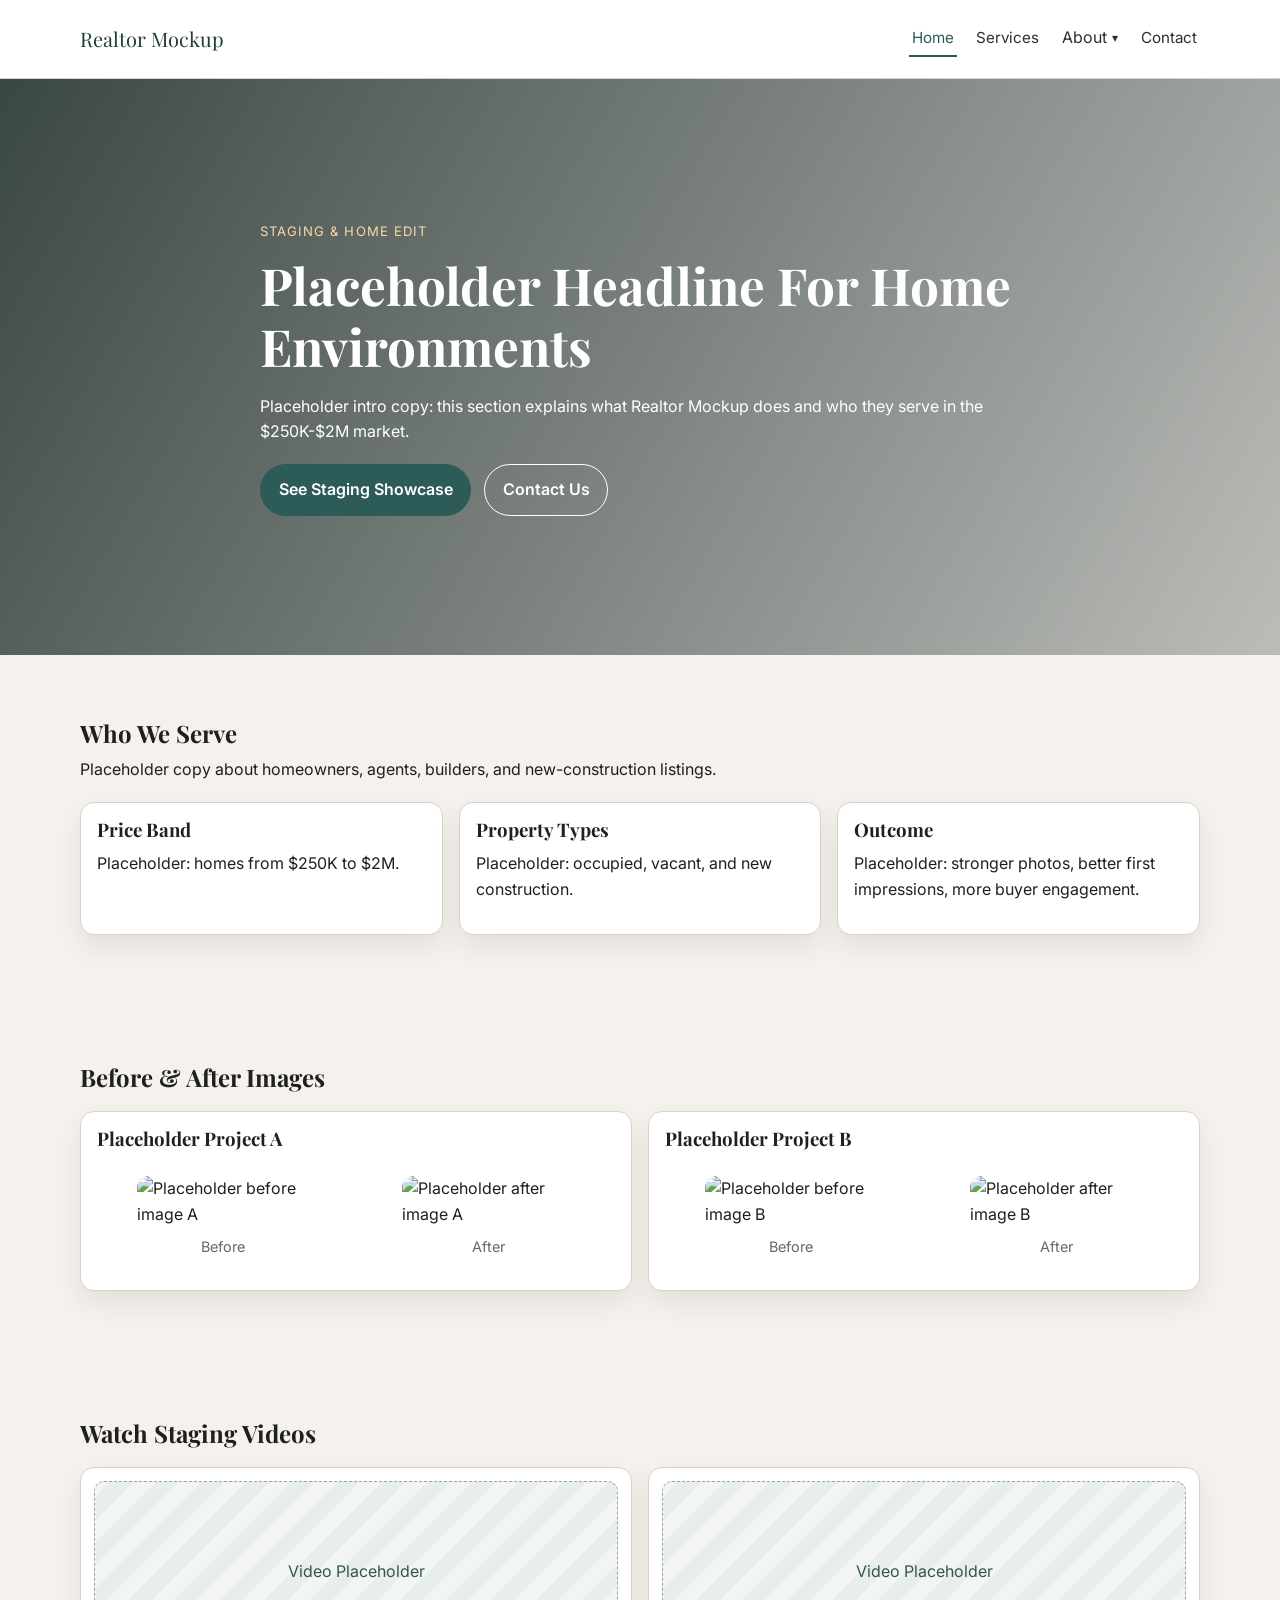
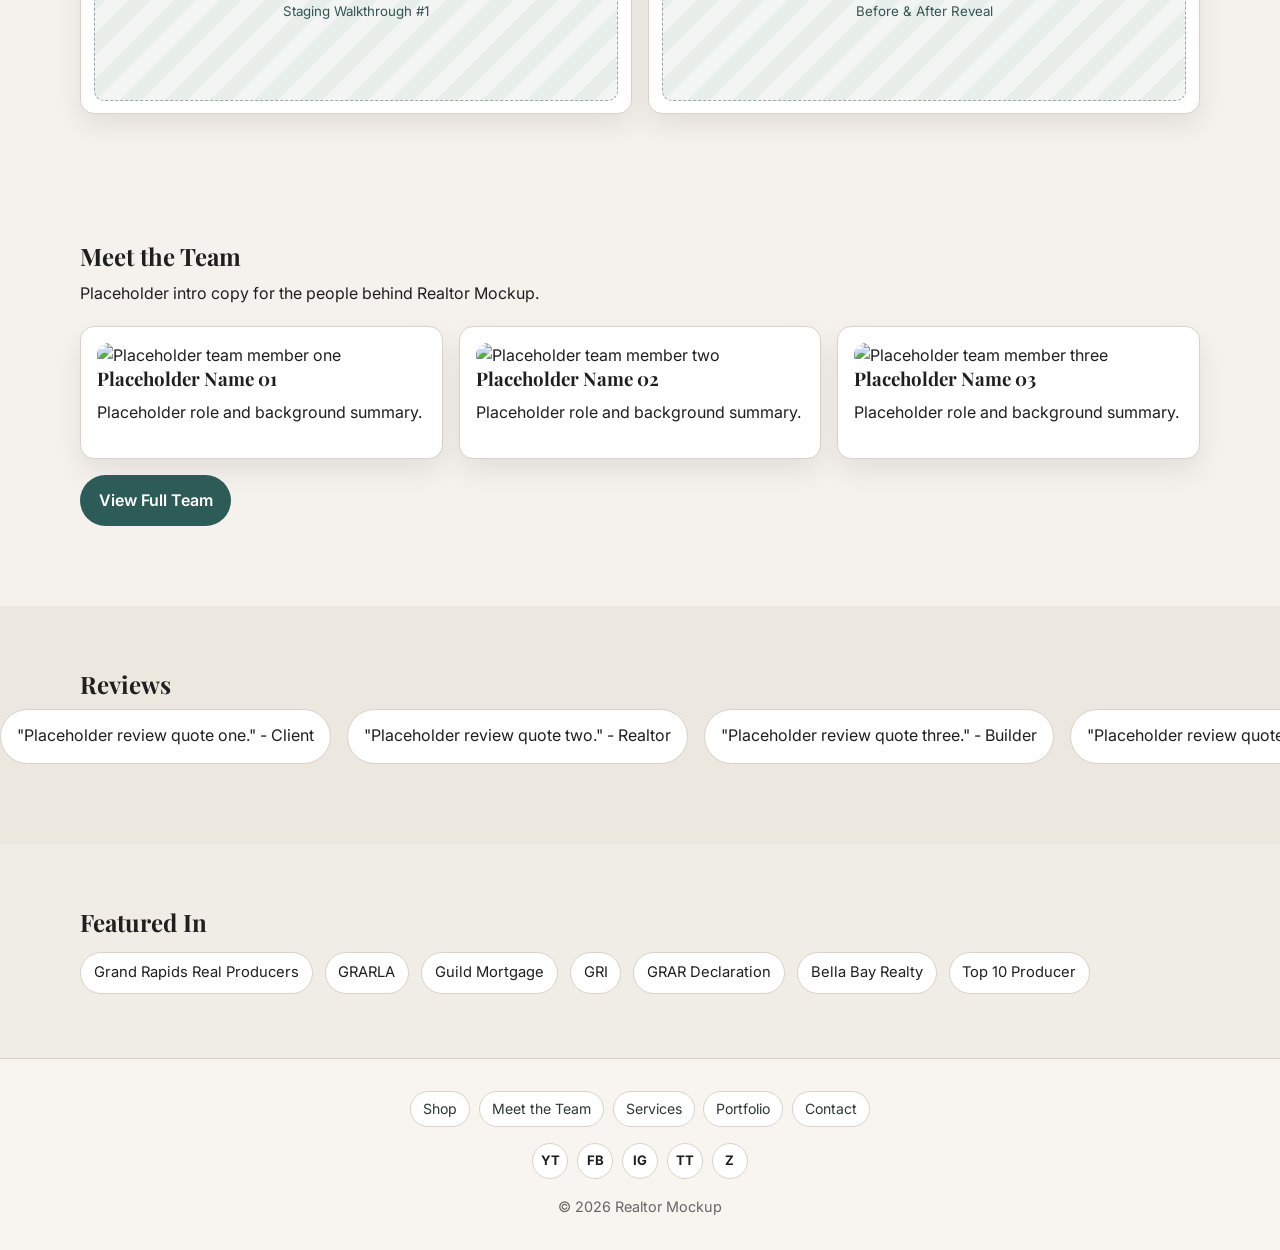
==== index.html @ 9fb20c46 "Add new pages and functionality for Realtor Mockup site - Created script.js for interactive features" ====
<!DOCTYPE html>
<html lang="en">
<head>
  <meta charset="UTF-8" />
  <meta name="viewport" content="width=device-width, initial-scale=1.0" />
  <title>Realtor Mockup | Home</title>
  <meta name="description" content="Placeholder staging company website for Realtor Mockup." />
  <link rel="preconnect" href="https://fonts.googleapis.com" />
  <link rel="preconnect" href="https://fonts.gstatic.com" crossorigin />
  <link href="https://fonts.googleapis.com/css2?family=Inter:wght@400;500;600;700&family=Playfair+Display:wght@500;600;700&display=swap" rel="stylesheet" />
  <link rel="stylesheet" href="styles.css" />
</head>
<body>
  <header class="site-header" id="top">
    <div class="nav-wrap">
      <a href="index.html" class="brand">Realtor Mockup</a>
      <button class="nav-toggle" id="navToggle" type="button" aria-expanded="false" aria-controls="primaryNav">Menu</button>
      <nav class="site-nav" id="primaryNav" aria-label="Primary">
        <a href="index.html" aria-current="page">Home</a>
        <a href="staging.html">Services</a>
        <div class="nav-dropdown">
          <button class="nav-dropdown-toggle" type="button" aria-expanded="false" aria-controls="aboutMenu">About</button>
          <div class="nav-dropdown-menu" id="aboutMenu">
            <a href="team.html">Our Team</a>
            <a href="showcase.html">Portfolio</a>
            <a href="blog.html">Blog</a>
            <a href="shop.html">Shop</a>
          </div>
        </div>
        <a href="contact.html">Contact</a>
      </nav>
    </div>
  </header>

  <main>
    <section class="hero" style="--banner:url('https://placehold.co/1800x900?text=Placeholder+Hero+Image')" aria-label="Homepage Hero">
      <div class="hero-overlay"></div>
      <div class="hero-content container">
        <p class="eyebrow">Staging & Home Edit</p>
        <h1>Placeholder Headline For Home Environments</h1>
        <p>Placeholder intro copy: this section explains what Realtor Mockup does and who they serve in the $250K-$2M market.</p>
        <div class="hero-actions">
          <a class="btn btn-primary" href="showcase.html">See Staging Showcase</a>
          <a class="btn btn-ghost" href="contact.html">Contact Us</a>
        </div>
      </div>
    </section>

    <section class="section intro container">
      <h2>Who We Serve</h2>
      <p>Placeholder copy about homeowners, agents, builders, and new-construction listings.</p>
      <div class="intro-grid">
        <article>
          <h3>Price Band</h3>
          <p>Placeholder: homes from $250K to $2M.</p>
        </article>
        <article>
          <h3>Property Types</h3>
          <p>Placeholder: occupied, vacant, and new construction.</p>
        </article>
        <article>
          <h3>Outcome</h3>
          <p>Placeholder: stronger photos, better first impressions, more buyer engagement.</p>
        </article>
      </div>
    </section>

    <section class="section container">
      <h2>Before & After Images</h2>
      <div class="before-after-grid">
        <article class="ba-card">
          <h3>Placeholder Project A</h3>
          <div class="ba-images">
            <figure>
              <img src="https://placehold.co/900x600?text=Before+Image+A" alt="Placeholder before image A" />
              <figcaption>Before</figcaption>
            </figure>
            <figure>
              <img src="https://placehold.co/900x600?text=After+Image+A" alt="Placeholder after image A" />
              <figcaption>After</figcaption>
            </figure>
          </div>
        </article>
        <article class="ba-card">
          <h3>Placeholder Project B</h3>
          <div class="ba-images">
            <figure>
              <img src="https://placehold.co/900x600?text=Before+Image+B" alt="Placeholder before image B" />
              <figcaption>Before</figcaption>
            </figure>
            <figure>
              <img src="https://placehold.co/900x600?text=After+Image+B" alt="Placeholder after image B" />
              <figcaption>After</figcaption>
            </figure>
          </div>
        </article>
      </div>
    </section>

    <section class="section container">
      <h2>Watch Staging Videos</h2>
      <div class="video-grid">
        <div class="video-embed">
          <div class="video-placeholder" role="img" aria-label="Video placeholder one">
            <p>Video Placeholder</p>
            <small>Staging Walkthrough #1</small>
          </div>
        </div>
        <div class="video-embed">
          <div class="video-placeholder" role="img" aria-label="Video placeholder two">
            <p>Video Placeholder</p>
            <small>Before & After Reveal</small>
          </div>
        </div>
      </div>
    </section>

    <section class="section container">
      <h2>Meet the Team</h2>
      <p>Placeholder intro copy for the people behind Realtor Mockup.</p>
      <div class="cards-3">
        <article class="team-card">
          <img src="https://placehold.co/900x900?text=Team+Member+01" alt="Placeholder team member one" />
          <h3>Placeholder Name 01</h3>
          <p>Placeholder role and background summary.</p>
        </article>
        <article class="team-card">
          <img src="https://placehold.co/900x900?text=Team+Member+02" alt="Placeholder team member two" />
          <h3>Placeholder Name 02</h3>
          <p>Placeholder role and background summary.</p>
        </article>
        <article class="team-card">
          <img src="https://placehold.co/900x900?text=Team+Member+03" alt="Placeholder team member three" />
          <h3>Placeholder Name 03</h3>
          <p>Placeholder role and background summary.</p>
        </article>
      </div>
      <p class="team-cta">
        <a class="btn btn-primary" href="team.html">View Full Team</a>
      </p>
    </section>

    <section class="section testimonials">
      <div class="container">
        <h2>Reviews</h2>
      </div>
      <div class="testimonial-track" aria-label="Scrolling reviews">
        <div class="testimonial-marquee">
          <div class="testimonial-row">
            <p>"Placeholder review quote one." - Client</p>
            <p>"Placeholder review quote two." - Realtor</p>
            <p>"Placeholder review quote three." - Builder</p>
            <p>"Placeholder review quote four." - Homeowner</p>
            <p>"Placeholder review quote five." - Seller</p>
          </div>
          <div class="testimonial-row" aria-hidden="true">
            <p>"Placeholder review quote one." - Client</p>
            <p>"Placeholder review quote two." - Realtor</p>
            <p>"Placeholder review quote three." - Builder</p>
            <p>"Placeholder review quote four." - Homeowner</p>
            <p>"Placeholder review quote five." - Seller</p>
          </div>
        </div>
      </div>
    </section>

    <section class="section featured-strip">
      <div class="container">
        <h2>Featured In</h2>
        <div class="logo-row">
          <span>Grand Rapids Real Producers</span>
          <span>GRARLA</span>
          <span>Guild Mortgage</span>
          <span>GRI</span>
          <span>GRAR Declaration</span>
          <span>Bella Bay Realty</span>
          <span>Top 10 Producer</span>
        </div>
      </div>
    </section>
  </main>

  <button class="back-to-top" id="backToTop" type="button" aria-label="Back to top">↑</button>

  <footer class="site-footer">
    <div class="container">
      <nav class="footer-links" aria-label="Quick links">
        <a href="shop.html">Shop</a>
        <a href="team.html">Meet the Team</a>
        <a href="staging.html">Services</a>
        <a href="showcase.html">Portfolio</a>
        <a href="contact.html">Contact</a>
      </nav>
      <div class="social-links" aria-label="Social media links">
        <a href="https://www.youtube.com" target="_blank" rel="noopener noreferrer" aria-label="YouTube">YT</a>
        <a href="https://www.facebook.com" target="_blank" rel="noopener noreferrer" aria-label="Facebook">FB</a>
        <a href="https://www.instagram.com" target="_blank" rel="noopener noreferrer" aria-label="Instagram">IG</a>
        <a href="https://www.tiktok.com" target="_blank" rel="noopener noreferrer" aria-label="TikTok">TT</a>
        <a href="https://www.zillow.com" target="_blank" rel="noopener noreferrer" aria-label="Zillow">Z</a>
      </div>
      <p class="copyright">© 2026 Realtor Mockup</p>
    </div>
  </footer>

  <script src="script.js"></script>
</body>
</html>
---- styles.css ----
:root {
  --bg: #f5f2ed;
  --surface: #ffffff;
  --ink: #1f1f1f;
  --muted: #666;
  --brand: #2d5b57;
  --brand-dark: #1f3f3b;
  --line: #d9d2c8;
  --radius: 14px;
  --shadow: 0 12px 28px rgba(0, 0, 0, 0.08);
}

* {
  box-sizing: border-box;
}

html,
body {
  margin: 0;
  padding: 0;
}

body {
  font-family: "Inter", sans-serif;
  color: var(--ink);
  background: var(--bg);
  line-height: 1.6;
}

h1,
h2,
h3 {
  font-family: "Playfair Display", serif;
  line-height: 1.2;
  margin: 0 0 0.6rem;
}

p {
  margin: 0 0 1rem;
}

a {
  color: inherit;
  text-decoration: none;
}

img {
  display: block;
  width: 100%;
  border-radius: 12px;
  object-fit: cover;
}

.container {
  width: min(1120px, calc(100% - 2rem));
  margin: 0 auto;
}

.section {
  padding: 4rem 0;
}

.eyebrow {
  display: inline-block;
  font-size: 0.82rem;
  letter-spacing: 0.08em;
  text-transform: uppercase;
  color: #f5d9a6;
  margin-bottom: 0.8rem;
}

.site-header {
  position: sticky;
  top: 0;
  z-index: 999;
  border-bottom: 1px solid var(--line);
  background: rgba(255, 255, 255, 0.96);
  backdrop-filter: blur(8px);
}

.nav-wrap {
  width: min(1120px, calc(100% - 2rem));
  height: 78px;
  margin: 0 auto;
  display: flex;
  align-items: center;
  justify-content: space-between;
  gap: 1rem;
  position: relative;
}

.brand {
  font-family: "Playfair Display", serif;
  font-size: 1.25rem;
  color: var(--brand-dark);
  white-space: nowrap;
}

.site-nav {
  display: flex;
  align-items: center;
  gap: 1rem;
}

.site-nav a {
  padding: 0.3rem 0.2rem;
  font-size: 0.95rem;
  color: #2e2e2e;
  border-bottom: 2px solid transparent;
}

.nav-dropdown {
  position: relative;
}

.nav-dropdown::after {
  content: "";
  position: absolute;
  left: 0;
  right: 0;
  top: 100%;
  height: 10px;
}

.nav-dropdown-toggle {
  padding: 0.3rem 0.2rem;
  font-size: 0.95rem;
  color: #2e2e2e;
  border: none;
  border-bottom: 2px solid transparent;
  background: transparent;
  font: inherit;
  cursor: pointer;
}

.nav-dropdown-toggle::after {
  content: "\25BE";
  margin-left: 0.35rem;
  font-size: 0.72em;
  display: inline-block;
  transform: translateY(-1px);
  transition: transform 0.2s ease;
}

.nav-dropdown-menu {
  display: none;
  position: absolute;
  top: 100%;
  left: 0;
  min-width: 180px;
  background: #fff;
  border: 1px solid var(--line);
  border-radius: 12px;
  box-shadow: var(--shadow);
  padding: 0.5rem;
  z-index: 70;
}

.nav-dropdown:hover .nav-dropdown-menu {
  display: grid;
  gap: 0.2rem;
}

.nav-dropdown-menu a {
  border-bottom: none;
  border-radius: 8px;
  padding: 0.45rem 0.55rem;
  font-size: 0.92rem;
  white-space: nowrap;
}

.site-nav a:hover,
.site-nav a[aria-current="page"],
.nav-dropdown-toggle:hover,
.nav-dropdown.is-active .nav-dropdown-toggle {
  color: var(--brand);
  border-bottom-color: var(--brand);
}

.nav-dropdown-menu a:hover,
.nav-dropdown-menu a[aria-current="page"] {
  background: #eef4f2;
  color: var(--brand);
}

.nav-dropdown:hover .nav-dropdown-toggle::after,
.nav-dropdown.is-active .nav-dropdown-toggle::after {
  transform: rotate(180deg) translateY(1px);
}

.nav-toggle {
  display: none;
  border: 1px solid var(--line);
  background: #fff;
  color: var(--brand-dark);
  padding: 0.45rem 0.8rem;
  border-radius: 8px;
  font-weight: 600;
}

.hero,
.page-hero {
  position: relative;
  min-height: 64vh;
  background-image: var(--banner);
  background-size: cover;
  background-position: center;
  display: grid;
  align-items: center;
  color: #fff;
}

.page-hero {
  min-height: 42vh;
}

.hero-overlay {
  position: absolute;
  inset: 0;
  background: linear-gradient(120deg, rgba(12, 28, 25, 0.8), rgba(12, 28, 25, 0.25));
}

.hero-content,
.page-hero-content {
  position: relative;
  z-index: 1;
  max-width: 760px;
}

.hero h1,
.page-hero h1 {
  font-size: clamp(2rem, 4vw, 3.5rem);
  margin-bottom: 1rem;
}

.hero-actions {
  display: flex;
  flex-wrap: wrap;
  gap: 0.8rem;
  margin-top: 1.2rem;
}

.btn {
  display: inline-flex;
  align-items: center;
  justify-content: center;
  padding: 0.75rem 1.1rem;
  border-radius: 999px;
  font-weight: 600;
  border: 1px solid transparent;
}

.btn-primary {
  background: var(--brand);
  color: #fff;
}

.btn-primary:hover {
  background: var(--brand-dark);
}

.btn-ghost {
  border-color: #fff;
  color: #fff;
}

.intro-grid,
.cards-3,
.cards-2,
.before-after-grid,
.video-grid,
.showcase-grid {
  display: grid;
  gap: 1rem;
  margin-top: 1.2rem;
}

.intro-grid,
.cards-3 {
  grid-template-columns: repeat(3, minmax(0, 1fr));
}

.cards-2,
.before-after-grid,
.video-grid {
  grid-template-columns: repeat(2, minmax(0, 1fr));
}

.showcase-grid {
  grid-template-columns: 1fr;
}

.intro-grid article,
.info-card,
.blog-card,
.team-card,
.shop-card,
.showcase-card,
.form-grid,
.ba-card {
  background: var(--surface);
  border: 1px solid var(--line);
  border-radius: var(--radius);
  padding: 1rem;
  box-shadow: var(--shadow);
}

.shop-card strong {
  color: var(--brand-dark);
}

.ba-images {
  display: grid;
  grid-template-columns: repeat(2, minmax(0, 1fr));
  gap: 0.8rem;
}

.ba-images figcaption {
  text-align: center;
  color: var(--muted);
  font-size: 0.9rem;
  margin-top: 0.45rem;
}

.video-embed {
  background: var(--surface);
  border: 1px solid var(--line);
  border-radius: var(--radius);
  padding: 0.8rem;
  box-shadow: var(--shadow);
}

.video-placeholder {
  min-height: 220px;
  border-radius: 10px;
  border: 1px dashed #9ca7a2;
  background: repeating-linear-gradient(
    -45deg,
    #f2f5f3,
    #f2f5f3 16px,
    #e8efeb 16px,
    #e8efeb 32px
  );
  display: grid;
  place-content: center;
  text-align: center;
  color: #34554f;
}

.testimonials {
  background: #ece7df;
}

.testimonial-track {
  overflow: hidden;
  width: 100%;
  padding-bottom: 1rem;
}

.testimonial-marquee {
  display: flex;
  width: max-content;
  animation: marquee 24s linear infinite;
}

.testimonial-row {
  display: flex;
  gap: 1rem;
  flex-shrink: 0;
  padding-right: 1rem;
}

.testimonial-marquee p {
  background: #fff;
  border: 1px solid var(--line);
  border-radius: 999px;
  padding: 0.85rem 1rem;
  margin: 0;
  white-space: nowrap;
}

.featured-strip {
  background: #f0ece6;
}

.logo-row {
  display: flex;
  flex-wrap: wrap;
  gap: 0.75rem;
  margin-top: 1rem;
}

.logo-row span {
  border: 1px solid var(--line);
  border-radius: 999px;
  padding: 0.5rem 0.8rem;
  background: #fff;
  font-size: 0.92rem;
}

.filters {
  display: flex;
  flex-wrap: wrap;
  gap: 0.65rem;
  margin: 1rem 0;
}

.filter-btn {
  border: 1px solid var(--line);
  background: #fff;
  border-radius: 999px;
  padding: 0.4rem 0.8rem;
  cursor: pointer;
}

.filter-btn.active {
  background: var(--brand);
  color: #fff;
  border-color: var(--brand);
}

.form-grid {
  display: grid;
  gap: 0.75rem;
}

#contactForm {
  max-width: 780px;
  margin: 0 auto;
}

.inquiry-note {
  margin-bottom: 1rem;
  color: #3d3d3d;
}

.contact-submissions {
  display: grid;
  grid-template-columns: minmax(220px, 300px) minmax(0, 1fr);
  gap: 1rem;
  align-items: start;
}

.submission-nav {
  display: grid;
  gap: 0.65rem;
}

.submission-nav-item {
  position: relative;
  border: 1px solid #d8d0c5;
  border-radius: 12px;
  padding: 0.75rem 0.85rem;
  background: #fff;
  color: #243532;
  font: inherit;
  font-weight: 600;
  text-align: left;
  cursor: pointer;
  transition: border-color 0.2s ease, background 0.2s ease;
}

.submission-nav-item:hover {
  border-color: var(--brand);
}

.submission-nav-item.is-selected {
  border-color: var(--brand);
  background: #ecf4f1;
}

.submission-nav-item.is-selected::after {
  content: "";
  position: absolute;
  top: 8px;
  bottom: 8px;
  right: -14px;
  width: 16px;
  border-radius: 0 10px 10px 0;
  background: #3f8f72;
}

.submission-panel-wrap {
  min-height: 100%;
}

.submission-panel {
  background: var(--surface);
  border: 1px solid var(--line);
  border-radius: var(--radius);
  padding: 1rem;
  box-shadow: var(--shadow);
}

.submission-panel[hidden] {
  display: none;
}

.evaluation-fields {
  margin-top: 0.75rem;
  padding: 1rem;
  border: 1px solid var(--line);
  border-radius: 12px;
  background: #faf8f4;
}

.evaluation-fields summary {
  cursor: pointer;
  font-weight: 600;
  color: #2d3836;
}

.evaluation-fields[open] summary {
  margin-bottom: 0.75rem;
}

.evaluation-fields-body {
  display: grid;
  gap: 0.75rem;
}

.form-grid label {
  display: grid;
  gap: 0.35rem;
  font-size: 0.92rem;
  color: #3a3a3a;
}

.form-grid input,
.form-grid select,
.form-grid textarea {
  width: 100%;
  border: 1px solid #cfc7bb;
  border-radius: 10px;
  padding: 0.65rem 0.7rem;
  font: inherit;
  background: #fff;
}

.disclosure {
  margin-top: 1rem;
  font-size: 0.82rem;
  color: var(--muted);
}

.text-link {
  color: var(--brand-dark);
  text-decoration: underline;
}

.service-list {
  padding-left: 1.1rem;
}

.team-cta {
  margin-top: 1rem;
}

.back-to-top {
  position: fixed;
  right: 1rem;
  bottom: 1rem;
  width: 42px;
  height: 42px;
  border: none;
  border-radius: 50%;
  background: var(--brand);
  color: #fff;
  font-size: 1.2rem;
  cursor: pointer;
  opacity: 0;
  pointer-events: none;
  transform: translateY(8px);
  transition: opacity 0.25s ease, transform 0.25s ease;
}

.back-to-top.visible {
  opacity: 1;
  pointer-events: auto;
  transform: translateY(0);
}

.site-footer {
  border-top: 1px solid var(--line);
  background: #f8f5f0;
  padding: 2rem 0;
}

.site-footer .container {
  display: grid;
  gap: 1rem;
  justify-items: center;
}

.footer-links {
  display: flex;
  flex-wrap: wrap;
  gap: 0.55rem;
  justify-content: center;
}

.footer-links a {
  border: 1px solid var(--line);
  border-radius: 999px;
  padding: 0.35rem 0.75rem;
  background: #fff;
  font-size: 0.88rem;
  color: #2d3836;
}

.footer-links a:hover {
  border-color: var(--brand);
  color: var(--brand);
}

.social-links {
  display: flex;
  gap: 0.55rem;
}

.social-links a {
  width: 36px;
  height: 36px;
  border-radius: 50%;
  display: grid;
  place-items: center;
  font-size: 0.82rem;
  font-weight: 700;
  border: 1px solid var(--line);
  background: #fff;
}

.copyright {
  margin: 0;
  font-size: 0.9rem;
  color: var(--muted);
}

@keyframes marquee {
  from {
    transform: translateX(0);
  }

  to {
    transform: translateX(-50%);
  }
}

@media (max-width: 980px) {
  .intro-grid,
  .cards-3 {
    grid-template-columns: repeat(2, minmax(0, 1fr));
  }
}

@media (max-width: 820px) {
  .nav-toggle {
    display: inline-flex;
  }

  .site-nav {
    display: none;
    position: absolute;
    right: 0;
    top: calc(100% + 0.4rem);
    width: min(360px, 100%);
    background: #fff;
    border: 1px solid var(--line);
    border-radius: 12px;
    box-shadow: var(--shadow);
    padding: 0.65rem;
    flex-direction: column;
    align-items: stretch;
    z-index: 50;
  }

  .site-nav.is-open {
    display: flex;
  }

  .site-nav a {
    padding: 0.55rem 0.5rem;
    border-bottom: none;
    border-radius: 8px;
  }

  .nav-dropdown {
    width: 100%;
  }

  .nav-dropdown::after {
    display: none;
  }

  .nav-dropdown-toggle {
    width: 100%;
    text-align: left;
    padding: 0.55rem 0.5rem;
    border-bottom: none;
    border-radius: 8px;
  }

  .nav-dropdown-menu {
    position: static;
    min-width: 0;
    border: none;
    border-radius: 0;
    box-shadow: none;
    background: transparent;
    padding: 0.2rem 0 0.35rem 0.4rem;
  }

  .site-nav a:hover,
  .site-nav a[aria-current="page"],
  .nav-dropdown-toggle:hover,
  .nav-dropdown.is-active .nav-dropdown-toggle {
    background: #eef4f2;
    border-bottom-color: transparent;
  }

  .nav-dropdown-menu a {
    padding: 0.5rem 0.55rem;
  }

  .intro-grid,
  .cards-3,
  .cards-2,
  .contact-submissions,
  .before-after-grid,
  .video-grid,
  .ba-images {
    grid-template-columns: 1fr;
  }

  .submission-nav-item.is-selected::after {
    display: none;
  }

  .testimonial-marquee {
    animation: none;
    width: 100%;
    overflow-x: auto;
    padding-bottom: 0;
  }

  .testimonial-row[aria-hidden="true"] {
    display: none;
  }

  .testimonial-row p {
    white-space: normal;
    min-width: 260px;
  }

  .testimonial-row {
    padding-right: 0;
  }
}

@media (max-width: 480px) {
  .section {
    padding: 3rem 0;
  }

  .nav-wrap {
    height: 72px;
  }

  .hero,
  .page-hero {
    min-height: 55vh;
  }

  .page-hero {
    min-height: 38vh;
  }
}
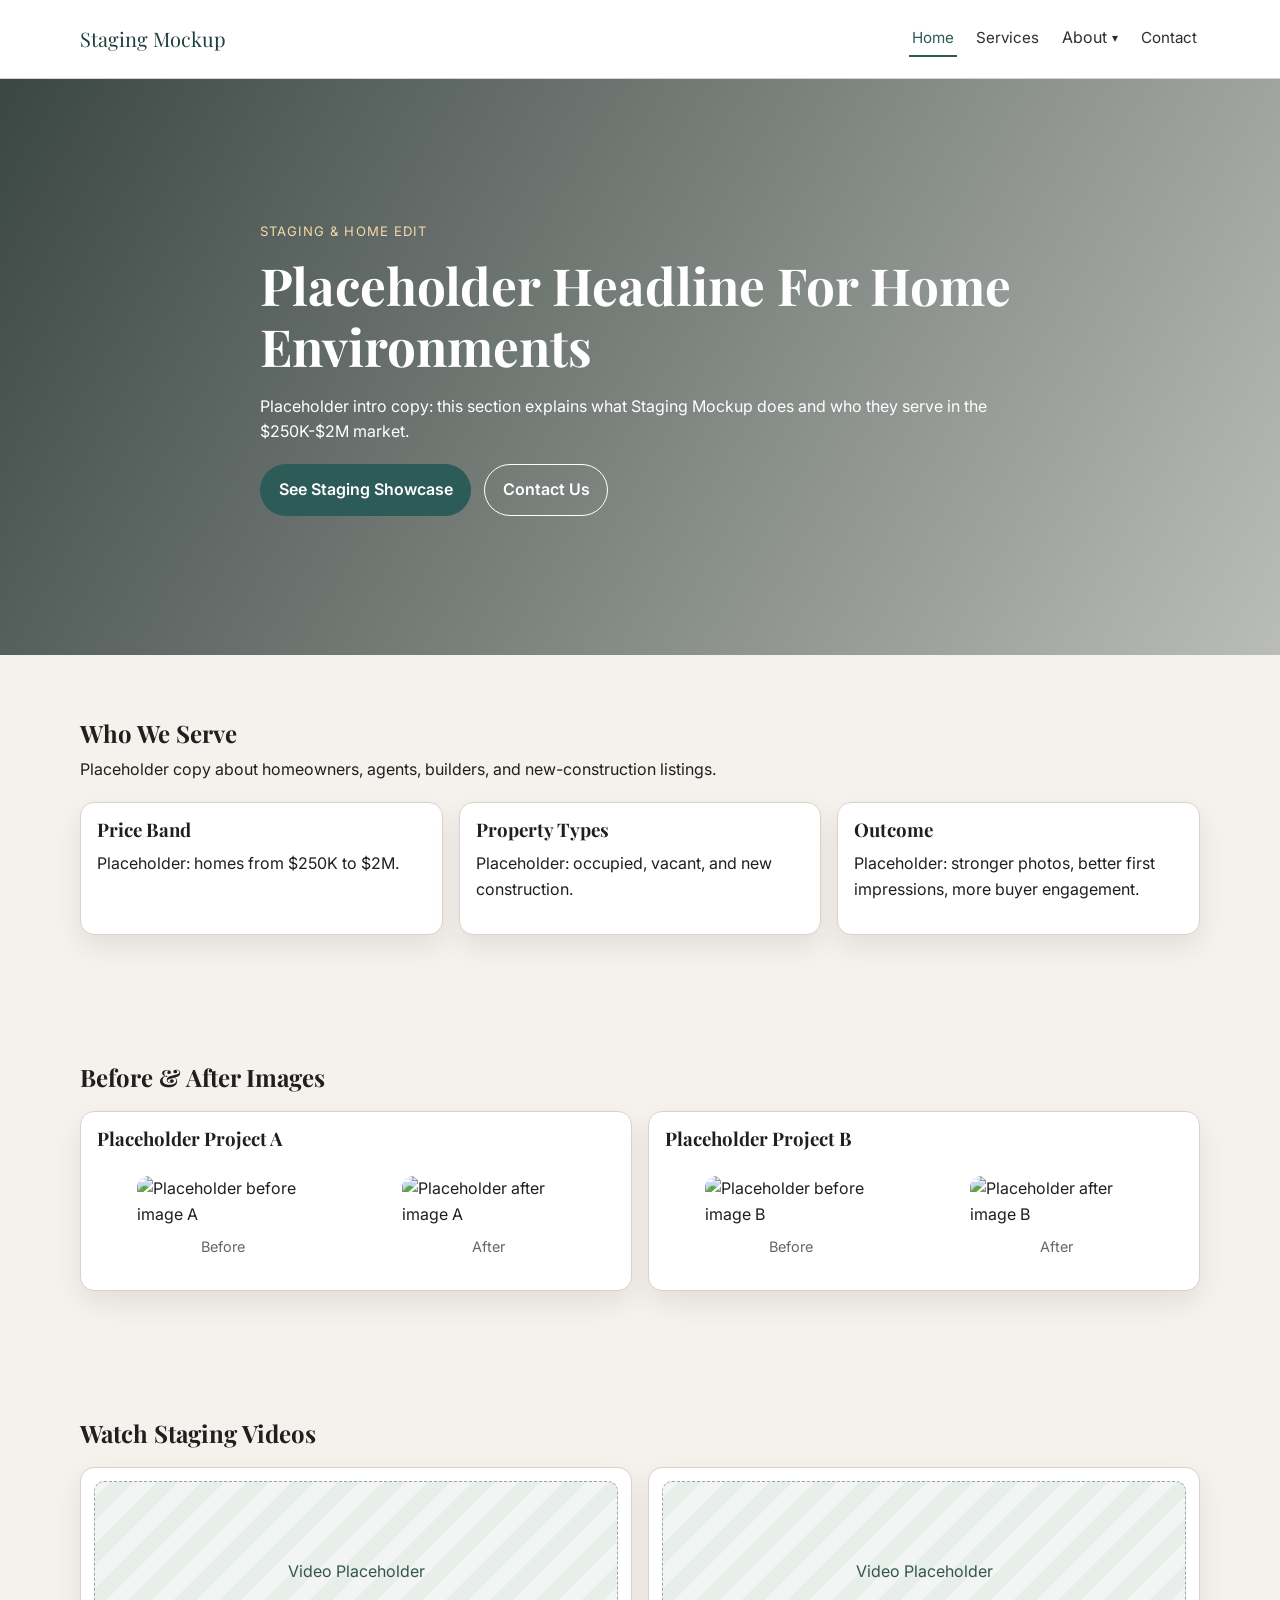
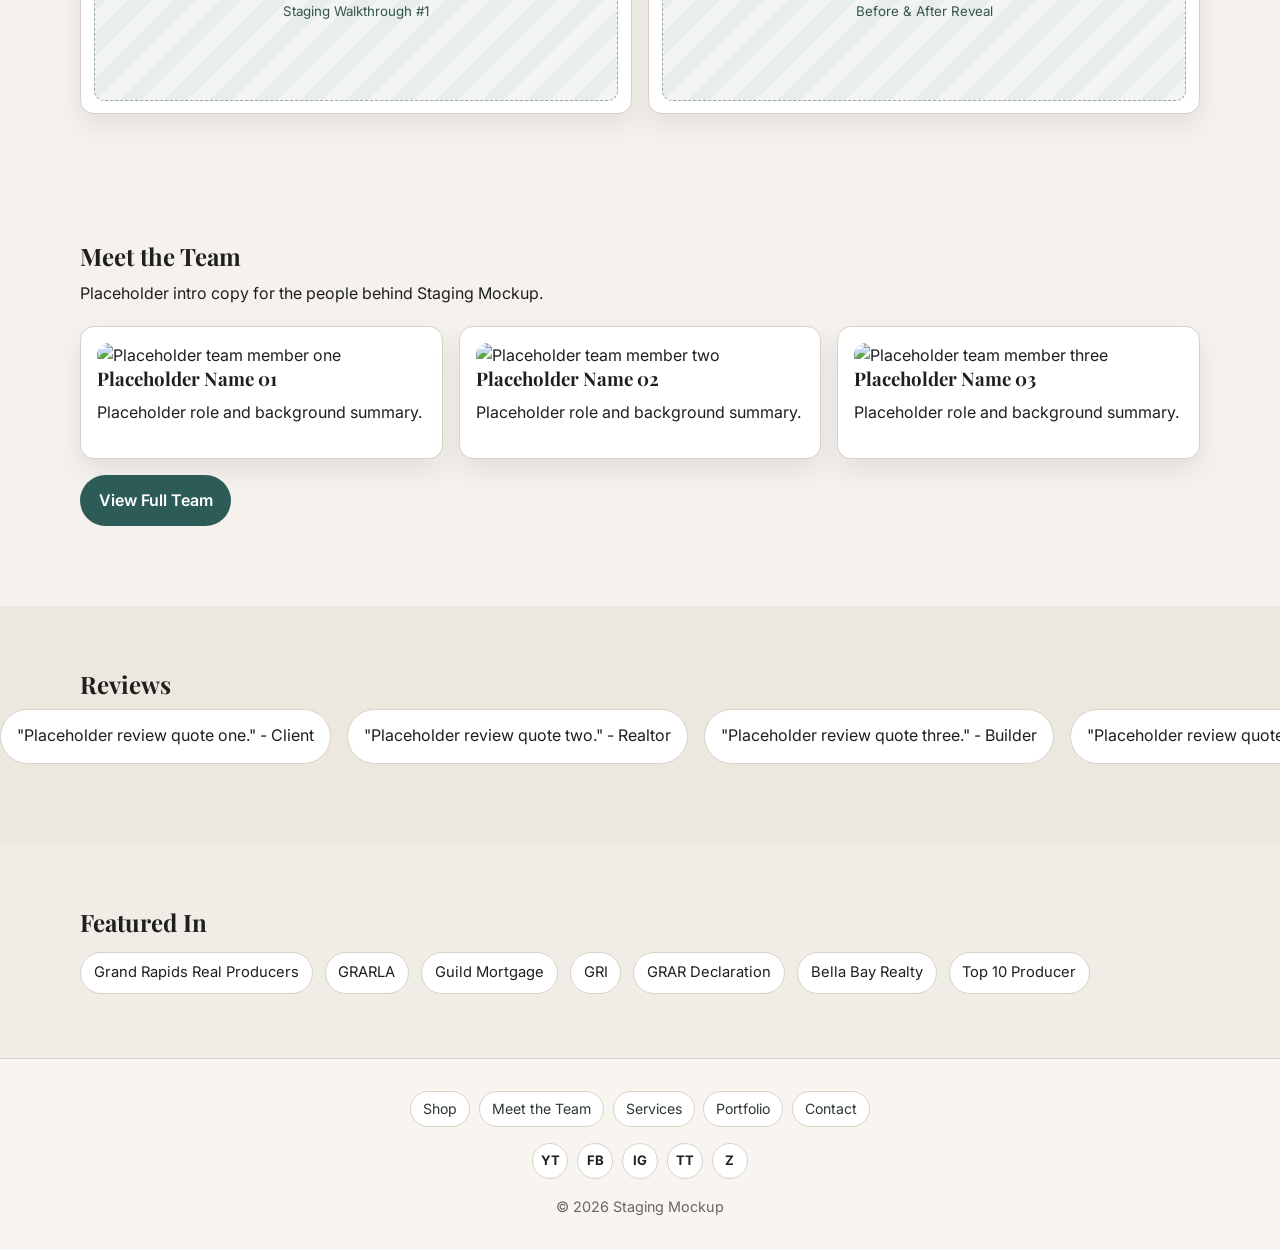
==== commit 49c1b22f: "Update titles and branding from "Realtor Mockup" to "Staging Mockup" across multiple HTML files" ====
--- a/index.html
+++ b/index.html
@@ -3,8 +3,8 @@
 <head>
   <meta charset="UTF-8" />
   <meta name="viewport" content="width=device-width, initial-scale=1.0" />
-  <title>Realtor Mockup | Home</title>
-  <meta name="description" content="Placeholder staging company website for Realtor Mockup." />
+  <title>Staging Mockup | Home</title>
+  <meta name="description" content="Placeholder staging company website for Staging Mockup." />
   <link rel="preconnect" href="https://fonts.googleapis.com" />
   <link rel="preconnect" href="https://fonts.gstatic.com" crossorigin />
   <link href="https://fonts.googleapis.com/css2?family=Inter:wght@400;500;600;700&family=Playfair+Display:wght@500;600;700&display=swap" rel="stylesheet" />
@@ -13,7 +13,7 @@
 <body>
   <header class="site-header" id="top">
     <div class="nav-wrap">
-      <a href="index.html" class="brand">Realtor Mockup</a>
+      <a href="index.html" class="brand">Staging Mockup</a>
       <button class="nav-toggle" id="navToggle" type="button" aria-expanded="false" aria-controls="primaryNav">Menu</button>
       <nav class="site-nav" id="primaryNav" aria-label="Primary">
         <a href="index.html" aria-current="page">Home</a>
@@ -33,12 +33,12 @@
   </header>
 
   <main>
-    <section class="hero" style="--banner:url('https://placehold.co/1800x900?text=Placeholder+Hero+Image')" aria-label="Homepage Hero">
+    <section class="hero" style="--banner:url('https://images.unsplash.com/photo-1600607687939-ce8a6c25118c?auto=format&fit=crop&w=1800&q=80')" aria-label="Homepage Hero">
       <div class="hero-overlay"></div>
       <div class="hero-content container">
         <p class="eyebrow">Staging & Home Edit</p>
         <h1>Placeholder Headline For Home Environments</h1>
-        <p>Placeholder intro copy: this section explains what Realtor Mockup does and who they serve in the $250K-$2M market.</p>
+        <p>Placeholder intro copy: this section explains what Staging Mockup does and who they serve in the $250K-$2M market.</p>
         <div class="hero-actions">
           <a class="btn btn-primary" href="showcase.html">See Staging Showcase</a>
           <a class="btn btn-ghost" href="contact.html">Contact Us</a>
@@ -117,7 +117,7 @@
 
     <section class="section container">
       <h2>Meet the Team</h2>
-      <p>Placeholder intro copy for the people behind Realtor Mockup.</p>
+      <p>Placeholder intro copy for the people behind Staging Mockup.</p>
       <div class="cards-3">
         <article class="team-card">
           <img src="https://placehold.co/900x900?text=Team+Member+01" alt="Placeholder team member one" />
@@ -198,7 +198,7 @@
         <a href="https://www.tiktok.com" target="_blank" rel="noopener noreferrer" aria-label="TikTok">TT</a>
         <a href="https://www.zillow.com" target="_blank" rel="noopener noreferrer" aria-label="Zillow">Z</a>
       </div>
-      <p class="copyright">© 2026 Realtor Mockup</p>
+      <p class="copyright">© 2026 Staging Mockup</p>
     </div>
   </footer>
 
--- a/styles.css
+++ b/styles.css
@@ -156,11 +156,6 @@
   z-index: 70;
 }
 
-.nav-dropdown:hover .nav-dropdown-menu {
-  display: grid;
-  gap: 0.2rem;
-}
-
 .nav-dropdown-menu a {
   border-bottom: none;
   border-radius: 8px;
@@ -183,9 +178,19 @@
   color: var(--brand);
 }
 
-.nav-dropdown:hover .nav-dropdown-toggle::after,
 .nav-dropdown.is-active .nav-dropdown-toggle::after {
   transform: rotate(180deg) translateY(1px);
+}
+
+@media (hover: hover) and (pointer: fine) {
+  .nav-dropdown:hover .nav-dropdown-menu {
+    display: grid;
+    gap: 0.2rem;
+  }
+
+  .nav-dropdown:hover .nav-dropdown-toggle::after {
+    transform: rotate(180deg) translateY(1px);
+  }
 }
 
 .nav-toggle {
@@ -196,6 +201,12 @@
   padding: 0.45rem 0.8rem;
   border-radius: 8px;
   font-weight: 600;
+}
+
+.nav-toggle,
+.nav-dropdown-toggle,
+.site-nav a {
+  touch-action: manipulation;
 }
 
 .hero,
@@ -345,6 +356,15 @@
   place-content: center;
   text-align: center;
   color: #34554f;
+}
+
+.staging-inquiry-btn {
+  margin-top: 1.4rem;
+}
+
+.nav-dropdown.is-active .nav-dropdown-menu {
+  display: grid;
+  gap: 0.2rem;
 }
 
 .testimonials {
